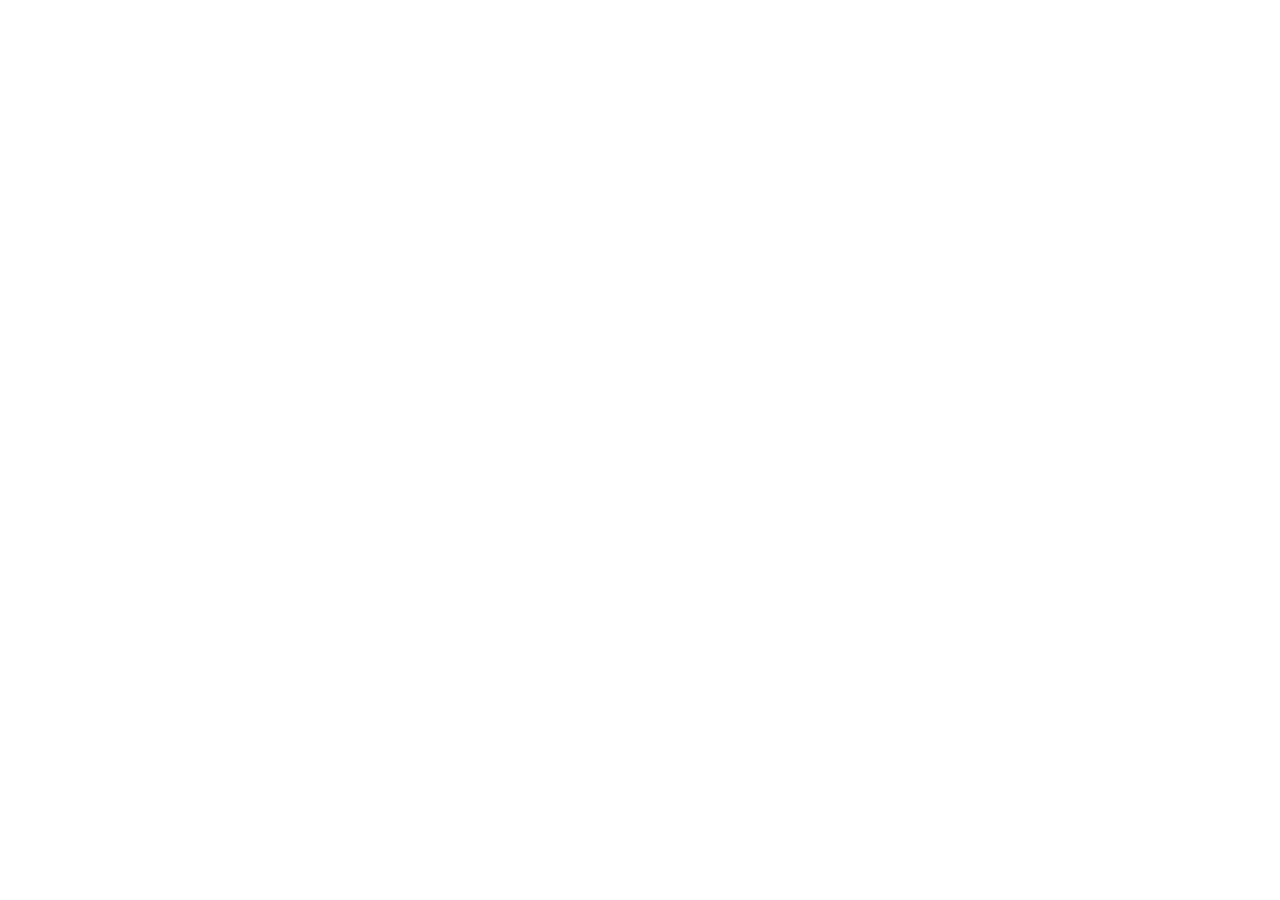
==== nfc-1/index.html @ 18b9fecb "n" ====
<!DOCTYPE html>
<html lang="es">
<head>
<meta charset="UTF-8">
<meta name="viewport" content="width=device-width, initial-scale=1, viewport-fit=cover">
<title>Tarjeta digital</title>
<meta name="description" content="Tarjeta de presentación digital">

<link rel="preconnect" href="https://fonts.googleapis.com">
<link rel="preconnect" href="https://fonts.gstatic.com" crossorigin>
<link href="https://fonts.googleapis.com/css2?family=Fraunces:opsz,wght@9..144,500;9..144,600&family=Manrope:wght@400;500;600;700&display=swap" rel="stylesheet">

<link rel="stylesheet" href="/Nfcs/nfc-1/style.css">
</head>
<body>

  <!-- Password gate: shown only if data.js defines a password. Client-side only, see README. -->
  <!-- <div class="gate" id="gate" hidden>
    <form class="gate__form" id="gateForm" autocomplete="off">
      <p class="gate__label">Esta tarjeta es privada</p>
      <input class="gate__input" id="gateInput" type="password" placeholder="Contraseña" inputmode="text" autofocus>
      <button class="gate__submit" type="submit">Entrar</button>
      <p class="gate__error" id="gateError" hidden>Contraseña incorrecta</p>
    </form>
  </div> -->

  <main class="stage">
    <section class="card" id="card">

      <header class="id">
        <div class="id__avatar" id="avatar"></div>
        <h1 class="id__name" id="name"></h1>
        <p class="id__role" id="role"></p>
      </header>

      <div class="rule"></div>

      <nav class="links" id="links"></nav>

      <footer class="foot">
        <p class="foot__text" id="footText"></p>
      </footer>

    </section>
  </main>

  <script src="/Nfcs/nfc-1/data.js"></script>
  <script src="/Nfcs/nfc-1/script.js"></script>
</body>
</html>
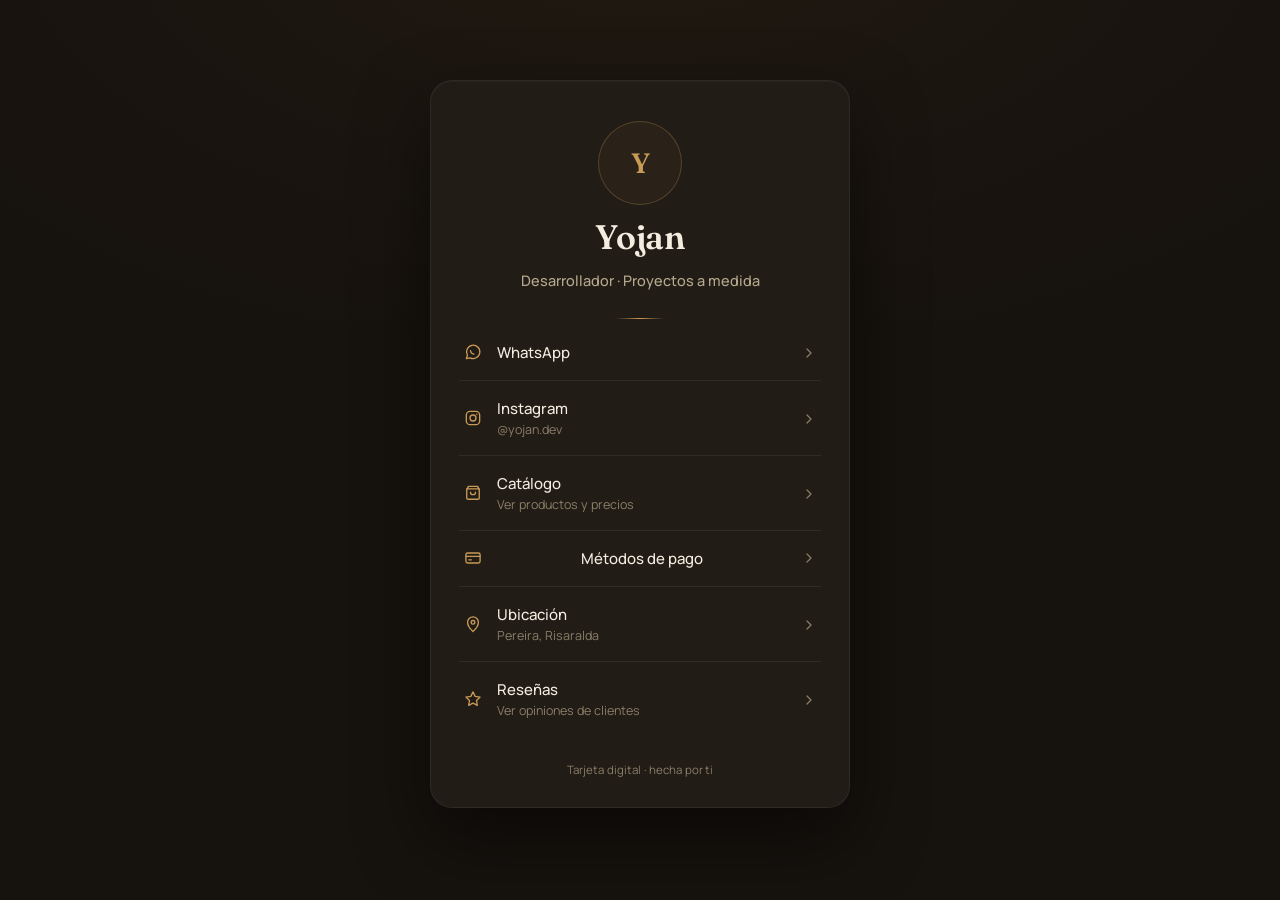
==== commit e25d1825: "new changes" ====
--- a/nfc-1/index.html
+++ b/nfc-1/index.html
@@ -10,7 +10,7 @@
 <link rel="preconnect" href="https://fonts.gstatic.com" crossorigin>
 <link href="https://fonts.googleapis.com/css2?family=Fraunces:opsz,wght@9..144,500;9..144,600&family=Manrope:wght@400;500;600;700&display=swap" rel="stylesheet">
 
-<link rel="stylesheet" href="/Nfcs/nfc-1/style.css">
+<link rel="stylesheet" href="style.css">
 </head>
 <body>
 
@@ -44,7 +44,7 @@
     </section>
   </main>
 
-  <script src="/Nfcs/nfc-1/data.js"></script>
-  <script src="/Nfcs/nfc-1/script.js"></script>
+  <script src="data.js"></script>
+  <script src="script.js"></script>
 </body>
 </html>
--- a/nfc-1/style.css
+++ b/nfc-1/style.css
@@ -0,0 +1,358 @@
+/* ---------------------------------------------
+   Tokens
+--------------------------------------------- */
+:root{
+  --bg: #16120E;
+  --surface: #221C16;
+  --surface-2: #2A2219;
+  --ink: #F3ECE0;
+  --ink-soft: #B6A98F;
+  --ink-faint: #8A7E68;
+  --brass: #C89A56;
+  --brass-dim: rgba(200, 154, 86, 0.28);
+  --shadow: rgba(0, 0, 0, 0.5);
+
+  --font-display: "Fraunces", serif;
+  --font-body: "Manrope", sans-serif;
+
+  --radius-card: 22px;
+  --radius-row: 0px;
+  --max-width: 420px;
+}
+
+*{ box-sizing: border-box; }
+
+html, body{
+  height: 100%;
+}
+
+body{
+  margin: 0;
+  background:
+    radial-gradient(120% 90% at 50% -10%, #201911 0%, var(--bg) 55%);
+  color: var(--ink);
+  font-family: var(--font-body);
+  -webkit-font-smoothing: antialiased;
+  text-rendering: optimizeLegibility;
+}
+
+::selection{
+  background: var(--brass-dim);
+  color: var(--ink);
+}
+
+a{ color: inherit; text-decoration: none; }
+
+button{
+  font-family: inherit;
+  border: none;
+  background: none;
+  color: inherit;
+  cursor: pointer;
+}
+
+/* Visible keyboard focus everywhere */
+:focus-visible{
+  outline: 2px solid var(--brass);
+  outline-offset: 3px;
+  border-radius: 4px;
+}
+
+/* ---------------------------------------------
+   Stage / Card
+--------------------------------------------- */
+.stage{
+  min-height: 100dvh;
+  display: flex;
+  align-items: center;
+  justify-content: center;
+  padding: 28px 16px 40px;
+}
+
+.card{
+  width: 100%;
+  max-width: var(--max-width);
+  background: var(--surface);
+  border: 1px solid rgba(255,255,255,0.06);
+  border-radius: var(--radius-card);
+  box-shadow:
+    0 30px 70px var(--shadow),
+    0 1px 0 rgba(255,255,255,0.03) inset;
+  padding: 40px 28px 8px;
+  opacity: 0;
+  transform: translateY(14px);
+}
+
+.card.is-ready{
+  animation: rise 640ms cubic-bezier(.2,.7,.2,1) forwards;
+}
+
+@keyframes rise{
+  to{ opacity: 1; transform: translateY(0); }
+}
+
+@media (prefers-reduced-motion: reduce){
+  .card{ opacity: 1; transform: none; }
+  .card.is-ready{ animation: none; }
+}
+
+/* ---------------------------------------------
+   Identity block
+--------------------------------------------- */
+.id{
+  display: flex;
+  flex-direction: column;
+  align-items: center;
+  text-align: center;
+  gap: 14px;
+}
+
+.id__avatar{
+  width: 84px;
+  height: 84px;
+  border-radius: 50%;
+  background: var(--surface-2);
+  border: 1px solid var(--brass-dim);
+  background-size: cover;
+  background-position: center;
+  display: flex;
+  align-items: center;
+  justify-content: center;
+  font-family: var(--font-display);
+  font-size: 28px;
+  font-weight: 600;
+  color: var(--brass);
+}
+
+.id__name{
+  font-family: var(--font-display);
+  font-optical-sizing: auto;
+  font-weight: 600;
+  font-size: clamp(28px, 7vw, 34px);
+  line-height: 1.1;
+  margin: 0;
+  letter-spacing: -0.01em;
+}
+
+.id__role{
+  margin: 0;
+  color: var(--ink-soft);
+  font-size: 14.5px;
+  font-weight: 500;
+  max-width: 30ch;
+}
+
+/* ---------------------------------------------
+   Rule
+--------------------------------------------- */
+.rule{
+  width: 48px;
+  height: 1px;
+  margin: 28px auto 6px;
+  background: linear-gradient(90deg, transparent, var(--brass), transparent);
+}
+
+/* ---------------------------------------------
+   Links list
+--------------------------------------------- */
+.links{
+  display: flex;
+  flex-direction: column;
+  margin-top: 6px;
+}
+
+.row{
+  display: flex;
+  align-items: center;
+  gap: 14px;
+  padding: 17px 4px;
+  border-bottom: 1px solid rgba(255,255,255,0.07);
+  transition: opacity 120ms ease;
+}
+
+.row:last-child{
+  border-bottom: none;
+}
+
+a.row:active,
+button.row:active{
+  opacity: 0.6;
+}
+
+.row__icon{
+  flex: none;
+  width: 20px;
+  height: 20px;
+  color: var(--brass);
+}
+.row__icon svg{ width: 100%; height: 100%; display: block; }
+
+.row__label{
+  flex: 1 1 auto;
+  font-size: 15px;
+  font-weight: 500;
+  color: var(--ink);
+}
+
+.row__sub{
+  display: block;
+  font-size: 12.5px;
+  font-weight: 400;
+  color: var(--ink-faint);
+  margin-top: 2px;
+}
+
+.row__chevron{
+  flex: none;
+  width: 16px;
+  height: 16px;
+  color: var(--ink-faint);
+  transition: transform 200ms ease;
+}
+
+.row[aria-expanded="true"] .row__chevron{
+  transform: rotate(90deg);
+  color: var(--brass);
+}
+
+/* Expandable payment panel */
+.panel{
+  overflow: hidden;
+  max-height: 0;
+  transition: max-height 260ms ease;
+}
+.panel.is-open{
+  max-height: 320px;
+}
+
+.panel__inner{
+  padding: 2px 4px 18px;
+  display: flex;
+  flex-direction: column;
+  gap: 10px;
+}
+
+.method{
+  display: flex;
+  align-items: center;
+  justify-content: space-between;
+  gap: 12px;
+  background: var(--surface-2);
+  border-radius: 12px;
+  padding: 10px 14px;
+}
+
+.method__text{
+  display: flex;
+  flex-direction: column;
+  min-width: 0;
+}
+
+.method__name{
+  font-size: 13px;
+  color: var(--ink-faint);
+}
+
+.method__value{
+  font-size: 14px;
+  font-weight: 600;
+  color: var(--ink);
+  overflow: hidden;
+  text-overflow: ellipsis;
+  white-space: nowrap;
+}
+
+.method__copy{
+  flex: none;
+  font-size: 12.5px;
+  font-weight: 600;
+  color: var(--brass);
+  padding: 6px 10px;
+  border: 1px solid var(--brass-dim);
+  border-radius: 8px;
+}
+
+.method__copy.is-copied{
+  color: var(--ink);
+  border-color: var(--ink-faint);
+}
+
+/* ---------------------------------------------
+   Footer
+--------------------------------------------- */
+.foot{
+  padding: 26px 4px 22px;
+  text-align: center;
+}
+
+.foot__text{
+  margin: 0;
+  font-size: 11.5px;
+  color: var(--ink-faint);
+  letter-spacing: 0.01em;
+}
+
+/* ---------------------------------------------
+   Password gate
+--------------------------------------------- */
+.gate{
+  position: fixed;
+  inset: 0;
+  background: var(--bg);
+  display: flex;
+  align-items: center;
+  justify-content: center;
+  padding: 20px;
+  z-index: 10;
+}
+
+.gate__form{
+  width: 100%;
+  max-width: 300px;
+  display: flex;
+  flex-direction: column;
+  gap: 12px;
+  text-align: center;
+}
+
+.gate__label{
+  font-family: var(--font-display);
+  font-size: 19px;
+  color: var(--ink);
+  margin: 0 0 6px;
+}
+
+.gate__input{
+  background: var(--surface);
+  border: 1px solid rgba(255,255,255,0.1);
+  color: var(--ink);
+  border-radius: 10px;
+  padding: 13px 14px;
+  font-size: 15px;
+  text-align: center;
+}
+
+.gate__input::placeholder{ color: var(--ink-faint); }
+
+.gate__submit{
+  background: var(--brass);
+  color: #1B1508;
+  font-weight: 700;
+  border-radius: 10px;
+  padding: 12px;
+  font-size: 14.5px;
+  margin-top: 4px;
+}
+
+.gate__error{
+  color: #D98066;
+  font-size: 13px;
+  margin: 2px 0 0;
+}
+
+/* ---------------------------------------------
+   Small screens
+--------------------------------------------- */
+@media (max-width: 380px){
+  .card{ padding: 34px 20px 6px; }
+}
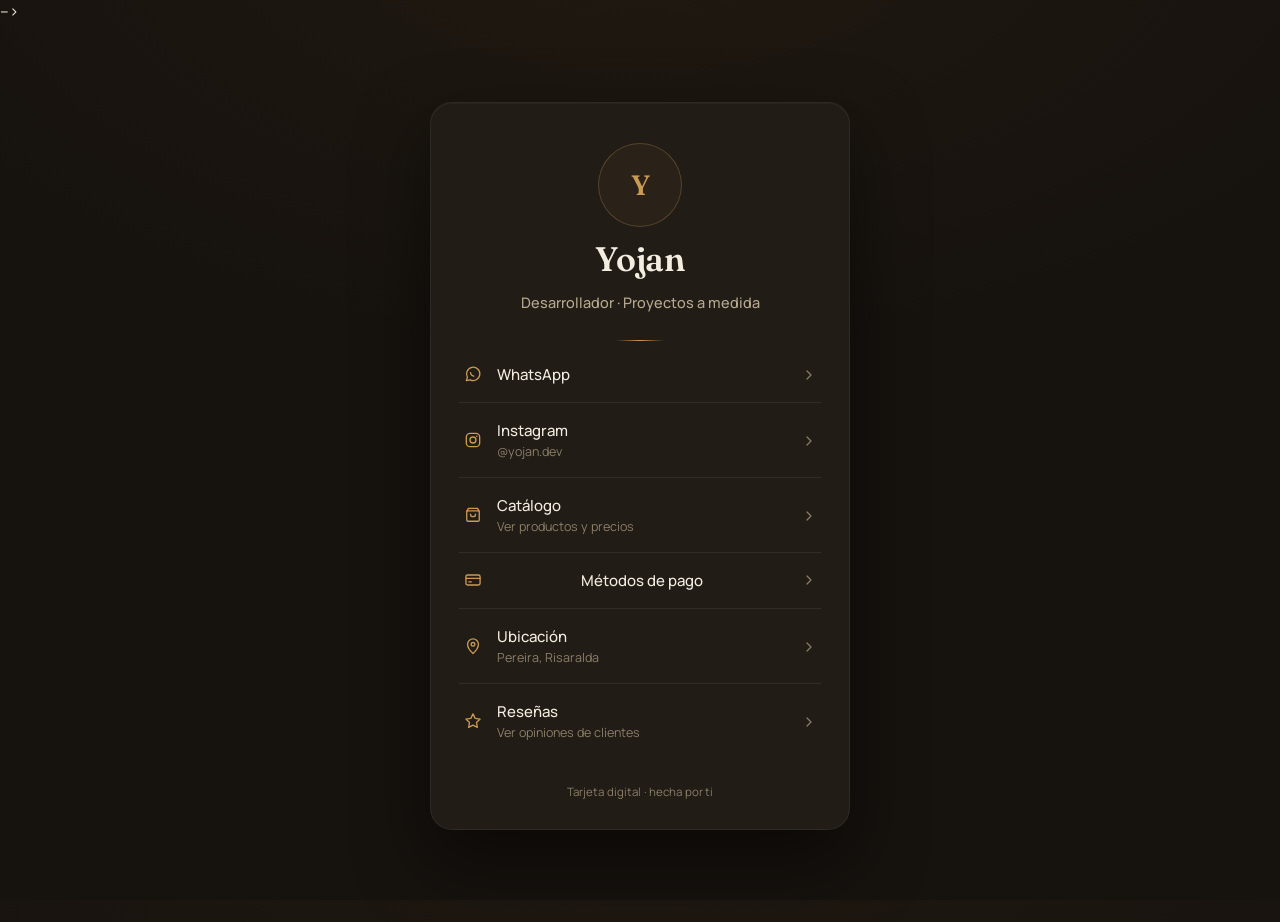
==== commit 69d4e970: "indexes" ====
--- a/nfc-1/index.html
+++ b/nfc-1/index.html
@@ -15,14 +15,16 @@
 <body>
 
   <!-- Password gate: shown only if data.js defines a password. Client-side only, see README. -->
-  <!-- <div class="gate" id="gate" hidden>
+  <!-- <!--
+<div class="gate" id="gate" hidden>
     <form class="gate__form" id="gateForm" autocomplete="off">
       <p class="gate__label">Esta tarjeta es privada</p>
       <input class="gate__input" id="gateInput" type="password" placeholder="Contraseña" inputmode="text" autofocus>
       <button class="gate__submit" type="submit">Entrar</button>
       <p class="gate__error" id="gateError" hidden>Contraseña incorrecta</p>
     </form>
-  </div> -->
+  </div>
+--> -->
 
   <main class="stage">
     <section class="card" id="card">
